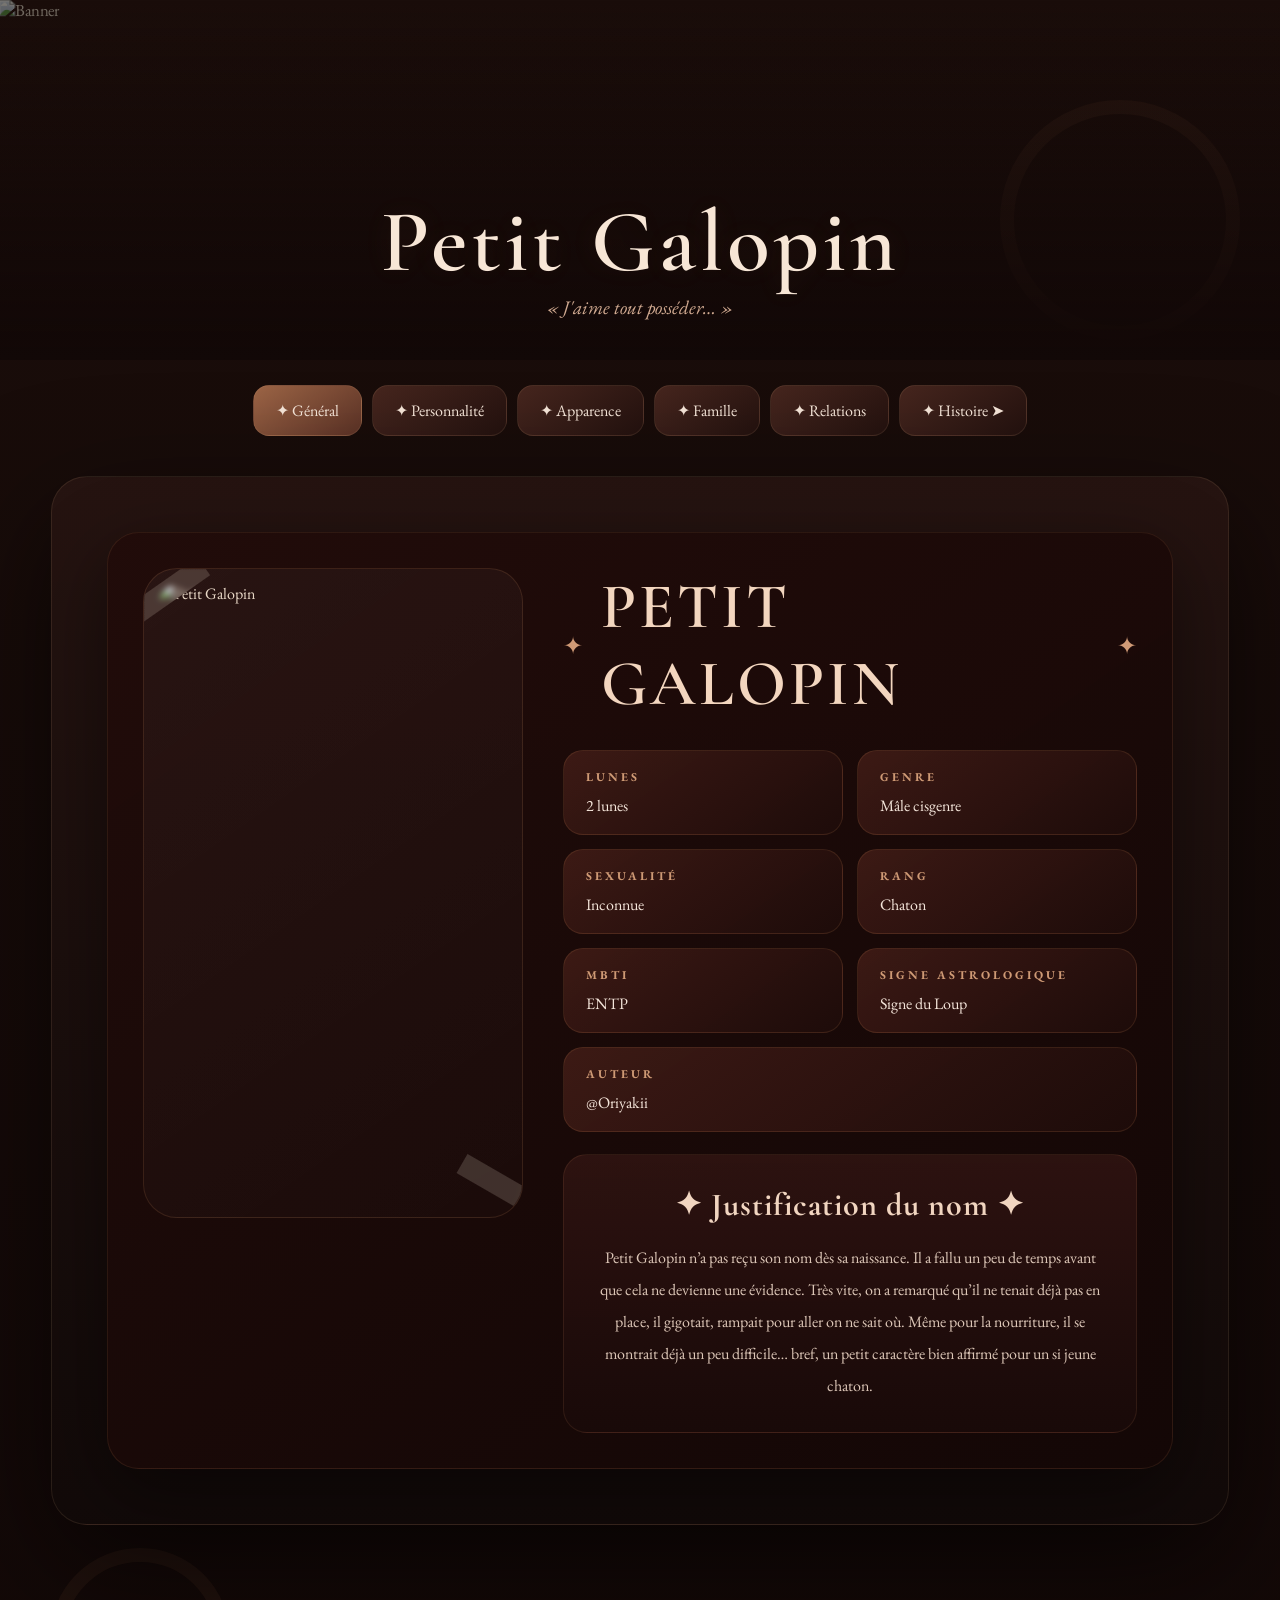
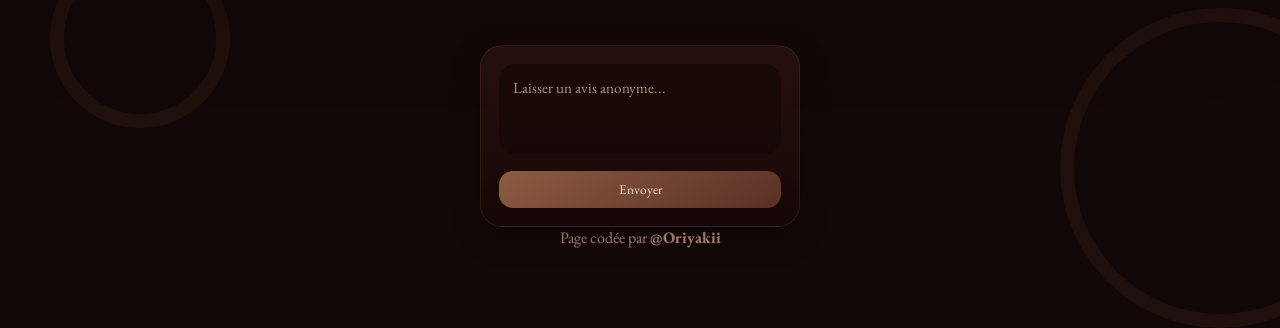
==== index.html @ 757eed69 "Add files via upload" ====
<!DOCTYPE html>
<html lang="fr">
<head>
<meta charset="UTF-8">
<meta name="viewport" content="width=device-width, initial-scale=1.0">

<title>Petit Galopin</title>

<link rel="stylesheet" href="style.css">

<!-- FONTS -->
<link rel="preconnect" href="https://fonts.googleapis.com">
<link href="https://fonts.googleapis.com/css2?family=Cormorant+Garamond:wght@300;400;500;600;700&family=EB+Garamond:wght@400;500;600&display=swap" rel="stylesheet">

</head>

<body>

<!-- ================= BACKGROUND ================= -->

<div class="grain"></div>

<div class="coffee coffee-1"></div>
<div class="coffee coffee-2"></div>
<div class="coffee coffee-3"></div>

<!-- ================= HERO ================= -->

<header class="hero">

    <img src="images/Yeux.png.gif" alt="Banner">

    <div class="hero-overlay"></div>

    <div class="hero-content">

        <h1>Petit Galopin</h1>

        <p>« J'aime tout posséder… »</p>

    </div>

</header>

<!-- ================= NAVIGATION ================= -->

<nav class="tabs">

    <button class="tab active" onclick="showTab('general', this)">
        ✦ Général
    </button>

    <button class="tab" onclick="showTab('personality', this)">
        ✦ Personnalité
    </button>

    <button class="tab" onclick="showTab('appearance', this)">
        ✦ Apparence
    </button>

    <button class="tab" onclick="showTab('family', this)">
        ✦ Famille
    </button>

    <button class="tab" onclick="showTab('relations', this)">
        ✦ Relations
    </button>

    <a href="histoire.html " class="tab">
    ✦ Histoire ➤
</a>

</nav>

<!-- ================= MAIN ================= -->

<main class="main-card">

<!-- ========================================================= -->
<!-- ==================== GENERAL ============================ -->
<!-- ========================================================= -->

<section id="general" class="tab-content active">

<div class="general-card">

    <!-- IMAGE -->

    <div class="left-side">

        <div class="portrait">

            <img src="Images/Profil.png" alt="Petit Galopin">

            <div class="tape tape1"></div>
            <div class="tape tape2"></div>

        </div>

    </div>

    <!-- RIGHT -->

    <div class="right-side">

        <!-- TITLE -->

        <div class="main-title">

            <span>✦</span>

            <h2>PETIT GALOPIN</h2>

            <span>✦</span>

        </div>

        <!-- INFOS -->

        <div class="infos">

            <div class="info">
                <h3>LUNES</h3>
                <p>2 lunes</p>
            </div>

            <div class="info">
                <h3>GENRE</h3>
                <p>Mâle cisgenre</p>
            </div>

            <div class="info">
                <h3>SEXUALITÉ</h3>
                <p>Inconnue</p>
            </div>

            <div class="info">
                <h3>RANG</h3>
                <p>Chaton</p>
            </div>

            <div class="info">
                <h3>MBTI</h3>
                <p>ENTP</p>
            </div>

            <div class="info">
                <h3>SIGNE ASTROLOGIQUE</h3>
                <p>Signe du Loup</p>
            </div>

            <div class="info full">
                <h3>AUTEUR</h3>
                <p>@Oriyakii</p>
            </div>

        </div>

        <!-- JUSTIFICATION -->

        <div class="justify-box">

            <h3>✦ Justification du nom ✦</h3>

            <p>
                Petit Galopin n’a pas reçu son nom dès sa naissance. 
                Il a fallu un peu de temps avant que cela ne devienne une évidence. 
                Très vite, on a remarqué qu’il ne tenait déjà pas en place, il gigotait,
                 rampait pour aller on ne sait où. Même pour la nourriture, 
                 il se montrait déjà un peu difficile… 
                bref, un petit caractère bien affirmé pour un si jeune chaton.
            </p>

        </div>

    </div>

</div>

</section>

<!-- ========================================================= -->
<!-- ================= PERSONALITY =========================== -->
<!-- ========================================================= -->

<section id="personality" class="tab-content">

<div class="psycho-container">

    <!-- TITLE -->

    <div class="psycho-title">

        <span>✦</span>

        <h2>Psychologie</h2>

        <span>✦</span>

    </div>

    <!-- MAIN -->

    <div class="psycho-layout">

        <!-- LEFT STATS -->

        <div class="psycho-column">

            <!-- Patience -->
            <div class="stat-card">

                <div class="stat-header">
                    <span>Patience</span>
                    <span>Impatience</span>
                </div>

                <div class="axis-bar">
                    <div class="axis-line"></div>
                    <div class="axis-point" style="left:80%;"></div>
                </div>

            </div>

            <!-- Douceur -->
            <div class="stat-card">

                <div class="stat-header">
                    <span>Douceur</span>
                    <span>Aggressivité</span>
                </div>

                <div class="axis-bar">
                    <div class="axis-line"></div>
                    <div class="axis-point" style="left:20%;"></div>
                </div>

            </div>

            <!-- Confiance -->
            <div class="stat-card">

                <div class="stat-header">
                    <span>Confiance</span>
                    <span>Méfiance</span>
                </div>

                <div class="axis-bar">
                    <div class="axis-line"></div>
                    <div class="axis-point" style="left:10%;"></div>
                </div>

            </div>

            <!-- Calme -->
            <div class="stat-card">

                <div class="stat-header">
                    <span>Calme</span>
                    <span>Bruyant</span>
                </div>

                <div class="axis-bar">
                    <div class="axis-line"></div>
                    <div class="axis-point" style="left:90%;"></div>
                </div>

            </div>

            <!-- Empathie -->
            <div class="stat-card">

                <div class="stat-header">
                    <span>Empathie</span>
                    <span>Indifférence</span>
                </div>

                <div class="axis-bar">
                    <div class="axis-line"></div>
                    <div class="axis-point" style="left:20%;"></div>
                </div>

            </div>

        </div>

        <!-- CENTER IMAGE -->

        <div class="psycho-image">

            <img src="Images/Automne.jpg" alt="Psychologie">

        </div>

        <!-- RIGHT STATS -->

        <div class="psycho-column">

            <!-- Loyauté -->
            <div class="stat-card">

                <div class="stat-header">
                    <span>Loyauté</span>
                    <span>Trahison</span>
                </div>

                <div class="axis-bar">
                    <div class="axis-line"></div>
                    <div class="axis-point" style="left:10%;"></div>
                </div>

            </div>

            <!-- Sociabilité -->
            <div class="stat-card">

                <div class="stat-header">
                    <span>Sociabilité</span>
                    <span>Solitude</span>
                </div>

                <div class="axis-bar">
                    <div class="axis-line"></div>
                    <div class="axis-point" style="left:10%;"></div>
                </div>

            </div>

            <!-- Curiosité -->
            <div class="stat-card">

                <div class="stat-header">
                    <span>Curiosité</span>
                    <span>Détachement</span>
                </div>

                <div class="axis-bar">
                    <div class="axis-line"></div>
                    <div class="axis-point" style="left:10%;"></div>
                </div>

            </div>

            <!-- Jalousie -->
            <div class="stat-card">

                <div class="stat-header">
                    <span>Jalousie</span>
                    <span>Lâcher prise</span>
                </div>

                <div class="axis-bar">
                    <div class="axis-line"></div>
                    <div class="axis-point" style="left:60%;"></div>
                </div>

            </div>

            <!-- Naïveté -->
            <div class="stat-card">

                <div class="stat-header">
                    <span>Naïveté</span>
                    <span>Lucidité</span>
                </div>

                <div class="axis-bar">
                    <div class="axis-line"></div>
                    <div class="axis-point" style="left:50%;"></div>
                </div>

            </div>

        </div>

    </div>

</div>

</section>
<!-- ========================================================= -->
<!-- ================= APPEARANCE ============================ -->
<!-- ========================================================= -->

<!-- ================= APPEARANCE ================= -->

<section id="appearance" class="tab-content">

<div class="appearance-container">

    <!-- TITLE -->

    <div class="appearance-title">

        <span>✦</span>

        <h2>Physique</h2>

        <span>✦</span>

    </div>

    <!-- MAIN LAYOUT -->

    <div class="appearance-layout">

        <!-- LEFT -->

        <div class="appearance-left">

            <!-- IMAGE -->

            <div class="appearance-image">

                <img src="Images/Reference.png" alt="Apparence de Petit Galopin">

            </div>

            <!-- PALETTE -->

            <div class="palette-box">

                <div class="color color1"></div>
                <div class="color color2"></div>
                <div class="color color3"></div>
                <div class="color color4"></div>
                <div class="color color5"></div>

            </div>

        </div>

        <!-- RIGHT -->

        <div class="appearance-right">

            <!-- DESCRIPTION -->

            <div class="appearance-text">

                <h3>Description</h3>

                <p>
                    Petit Galopin est un adorable chaton Chocolate Point Sépia. 
                    Pour l’instant, sa couleur reste très claire, car il n’a pas encore développé son pelage définitif. 
                    Son poil duveteux et mi-long le rend tout doux.   Il mesure seulement 10 cm de haut pour environ 500 g,
                     et ses yeux bleus-gris illuminent son visage petit visage.

                </p>

            </div>

            <!-- BONUS -->

            <div class="bonus-box">

                <div class="bonus-title">

                    <span>✦</span>

                    <h3>Trivia</h3>

                    <span>✦</span>

                </div>

                <ul>

                    <li>Galopin a la queue dénuée de poils.</li>

                    <li>
                        Galopin possède des traits durs,
                        son visage est souvent jugé malveillant.
                    </li>

                    <li>
                        Ses yeux donnent l'impression qu'il a du malice dans le regard.
                    </li>

                    <li>
                        Son pelage est toiletté vers l'arrière.
                    </li>

                </ul>

            </div>

        </div>

    </div>

</div>

</section>
<!-- ========================================================= -->
<!-- ================= FAMILY ================================ -->
<!-- ========================================================= -->

<!-- ================= FAMILY ================= -->

<section id="family" class="tab-content">

<div class="family-container">

    <!-- TITLE -->

    <div class="family-title">

        <span>✦</span>

        <h2>Relations familiales</h2>

        <span>✦</span>

    </div>

    <!-- ================= MEMBER 1 ================= -->

    <div class="family-card">

        <!-- IMAGE -->

        <div class="family-image">

            <img src="Images/framboisier.png" alt="Étoile de Framboisier">

            <div class="art-credit">
    Dessin par @.Araxia
</div>

        </div>

        <!-- TEXT -->

        <div class="family-content">

            <div class="family-name">

                <h3>Étoile de Framboisier</h3>

                <div class="small-divider"></div>

            </div>

            <p>
                Étoile de Framboisier est la figure paternelle de Galopin.
                 D’un naturel pacifique et bienveillant, il occupe une place essentielle dans
                  la vie de Petit Galopin. C’est sans doute de lui que Galopin tiendra plus tard 
                  son éloquence et son charisme.
            </p>

        </div>

    </div>

    <!-- ================= MEMBER 2 ================= -->

    <div class="family-card reverse">

        <!-- IMAGE -->

        <div class="family-image">

            <img src="Images/Courlis.png" alt="Petit Courlis">

        </div>

        <!-- TEXT -->

        <div class="family-content">

            <div class="family-name">

                <h3>Petit Courlis</h3>

                <div class="small-divider"></div>

            </div>

            <p>
                Petit Courlis, quant à lui, est le frère de Petit Galopin. Là où Galopin aime simplement plaisanter et faire des farces, 
                Petit Courlis se montre bien plus cruel et provocateur. 
                Malgré tout, il adore profondément son frère. C’est probablement auprès de lui que Galopin développera plus
                 tard certains de ses comportements les plus douteux.
            </p>

        </div>

    </div>

</div>

</section>

<!-- ========================================================= -->
<!-- ================= RELATIONS ============================= -->
<!-- ========================================================= -->

<section id="relations" class="tab-content">

<div class="simple-block">

    <span class="section-tag">Relations</span>

    <h2>En cours...</h2>

</div>

</section>

</main>

<!-- ========================================================= -->
<!-- ================= AVIS SUR GALOPIN ============================= -->
<!-- ========================================================= -->



<div class="mini-feedback">

    <form action="https://api.web3forms.com/submit" method="POST">

        <input
        type="hidden"
        name="access_key"
        value="VOTRE_CLE">

        <input
        type="hidden"
        name="subject"
        value="Avis OC">

        <textarea
        name="message"
        placeholder="Laisser un avis anonyme..."
        required></textarea>

        <button type="submit">
            Envoyer
        </button>

    </form>

</div>



<!-- ================= FOOTER ================= -->

<footer class="footer">

    <p>Page codée par <strong>@Oriyakii</strong></p>

</footer>

<!-- ================= SCRIPT ================= -->

<script>

function showTab(id, btn){

    document.querySelectorAll('.tab-content')
    .forEach(el => el.classList.remove('active'));

    document.querySelectorAll('.tab')
    .forEach(el => el.classList.remove('active'));

    document.getElementById(id)
    .classList.add('active');

    btn.classList.add('active');
}

</script>

</body>
</html>
---- style.css ----
/* ================================================= */
/* ================= RESET ========================= */
/* ================================================= */
html,
body{

    background:#120807;

    min-height:100%;
}

*{
    margin:0;
    padding:0;
    box-sizing:border-box;
}

body{

    background:
    linear-gradient(
        to bottom,
        #1a0d0a,
        #120807
    );

    color:#f4e4d7;

    font-family:"EB Garamond", serif;

    overflow-x:hidden;

    position:relative;
}

/* ================================================= */
/* ================= BACKGROUND ==================== */
/* ================================================= */

.grain{

    position:fixed;
    inset:0;

    pointer-events:none;

    opacity:0.06;

    background-image:
    url("https://www.transparenttextures.com/patterns/asfalt-light.png");
}

/* coffee stains */

.coffee{

    position:absolute;

    border-radius:50%;

    border:14px solid rgba(181,120,80,0.08);
}

.coffee-1{
    width:240px;
    height:240px;

    top:100px;
    right:40px;
}

.coffee-2{
    width:180px;
    height:180px;

    bottom:120px;
    left:50px;
}

.coffee-3{
    width:320px;
    height:320px;

    bottom:-80px;
    right:-100px;
}

/* ================================================= */
/* ================= HERO ========================== */
/* ================================================= */

.hero{

    height:360px;

    position:relative;

    overflow:hidden;
}

.hero img{

    width:100%;
    height:100%;

    object-fit:cover;

    filter:
    brightness(0.45)
    sepia(0.2)
    saturate(0.9);

    transform:scale(1.05);
}

.hero-overlay{

    position:absolute;
    inset:0;

    background:
    linear-gradient(
        to bottom,
        transparent,
        #120807
    );
}

.hero-content{

    position:absolute;

    bottom:40px;
    left:50%;

    transform:translateX(-50%);

    text-align:center;
}

.hero-content h1{

    font-family:"Cormorant Garamond", serif;

    font-size:5.5rem;

    font-weight:600;

    letter-spacing:4px;

    color:#f7e6d6;

    text-shadow:
    0 0 30px rgba(255,180,120,0.08);
}

.hero-content p{

    color:#d2ab92;

    font-style:italic;

    font-size:1.2rem;
}

/* ================================================= */
/* ================= TABS ========================== */
/* ================================================= */

.tabs{

    display:flex;

    justify-content:center;

    gap:10px;

    flex-wrap:wrap;

    margin-top:25px;
}

.tab{

    padding:14px 22px;

    border:none;

    cursor:pointer;

    border-radius:16px;

    font-family:"EB Garamond", serif;

    font-size:1rem;

    color:#f4e4d7;

    background:
    linear-gradient(
        145deg,
        rgba(73,40,32,0.95),
        rgba(36,18,15,0.95)
    );

    border:1px solid rgba(214,168,132,0.12);

    transition:0.35s;
}

.tab:hover{

    transform:translateY(-3px);

    box-shadow:
    0 10px 25px rgba(0,0,0,0.35);
}

.tab.active{

    background:
    linear-gradient(
        145deg,
        #9d6546,
        #5a3125
    );
}

/* ================================================= */
/* ================= MAIN CARD ===================== */
/* ================================================= */

.main-card{

    width:min(1300px, 92%);

    margin:40px auto 120px;

    padding:55px;

    border-radius:36px;

    position:relative;

    background:
    linear-gradient(
        to bottom,
        rgba(38,20,17,0.96),
        rgba(18,10,9,0.98)
    );

    border:1px solid rgba(214,168,132,0.12);

    box-shadow:
    0 40px 120px rgba(0,0,0,0.55);
}

/* =========================================
   GENERAL
========================================= */

.general-card{

    display:flex;

    gap:40px;

    align-items:flex-start;

    padding:35px;

    border-radius:32px;

    background:
    linear-gradient(
        145deg,
        rgba(33,12,10,0.97),
        rgba(20,7,6,0.98)
    );

    border:1px solid rgba(214,140,89,0.12);

    box-shadow:
    0 25px 80px rgba(0,0,0,0.45);
}

/* ================= LEFT ================= */

.left-side{

    width:380px;

    flex-shrink:0;

    display:flex;
    align-items:stretch;
}

.portrait{

    position:relative;

    width:100%;
    height:100%;

    padding:14px;

    border-radius:34px;

    background:
    linear-gradient(
        145deg,
        rgba(255,255,255,0.04),
        rgba(255,255,255,0.01)
    );

    border:1px solid rgba(214,140,89,0.15);

    overflow:hidden;
}

.portrait img{

    width:100%;
    height:100%;

    min-height:620px;

    display:block;

    object-fit:cover;

    border-radius:24px;

    filter:
    sepia(0.12)
    brightness(0.92);
}

/* tape */

.tape{

    position:absolute;

    width:90px;
    height:22px;

    background:rgba(255,240,220,0.16);

    backdrop-filter:blur(3px);
}

.tape1{

    top:12px;
    left:-22px;

    transform:rotate(-35deg);
}

.tape2{

    bottom:20px;
    right:-24px;

    transform:rotate(30deg);
}

/* ================= RIGHT ================= */

.right-side{

    flex:1;
}

/* title */

.main-title{

    display:flex;

    align-items:center;

    justify-content:center;

    gap:18px;

    margin-bottom:28px;
}

.main-title h2{

    font-family:"Cormorant Garamond", serif;

    font-size:4rem;

    font-weight:600;

    letter-spacing:3px;

    color:#f3d6bf;
}

.main-title span{

    color:#d09a76;

    font-size:1.5rem;
}

/* infos */

.infos{

    display:grid;

    grid-template-columns:
    repeat(2, 1fr);

    gap:14px;

    margin-bottom:22px;
}

.info{

    padding:18px 22px;

    border-radius:20px;

    background:
    linear-gradient(
        145deg,
        rgba(65,28,23,0.88),
        rgba(30,12,10,0.95)
    );

    border:1px solid rgba(214,140,89,0.14);

    transition:0.3s;
}

.info:hover{

    transform:translateY(-3px);

    border-color:
    rgba(214,140,89,0.28);
}

.info h3{

    font-size:0.75rem;

    letter-spacing:0.25em;

    margin-bottom:10px;

    color:#cf9a75;
}

.info p{

    color:#f4e5da;

    font-size:1rem;
}

.full{

    grid-column:1 / -1;
}

/* justification */

.justify-box{

    .justify-box{

    max-width:720px;

    margin:auto;
}

    padding:30px;

    border-radius:24px;

    background:
    linear-gradient(
        to bottom,
        rgba(48,20,18,0.88),
        rgba(25,10,9,0.95)
    );

    border:1px solid rgba(214,140,89,0.12);

    text-align:center;
}

.justify-box h3{

    font-family:"Cormorant Garamond", serif;

    font-size:2rem;

    margin-bottom:18px;

    color:#f1d5c0;

    letter-spacing:1px;
}

.justify-box p{

    line-height:2;

    color:#dcc6b7;
}

/* =========================================
   RESPONSIVE
========================================= */

@media(max-width:950px){

    .general-card{

        flex-direction:column;
    }

    .left-side{

        width:100%;
    }

    .infos{

        grid-template-columns:1fr;
    }

    .main-title h2{

        font-size:2.8rem;
    }
}

/* ================================================= */
/* ================= OTHER TABS ==================== */
/* ================================================= */

.simple-block{

    padding:40px;

    border-radius:26px;

    background:
    linear-gradient(
        to bottom,
        rgba(50,28,24,0.82),
        rgba(20,10,9,0.95)
    );

    border:1px solid rgba(214,168,132,0.12);
}

.section-tag{

    text-transform:uppercase;

    letter-spacing:0.25em;

    font-size:0.8rem;

    color:#c8926f;
}

.simple-block h2{

    margin:15px 0;

    font-family:"Cormorant Garamond", serif;

    font-size:3rem;

    color:#f2d7c1;
}

.simple-block p{

    color:#dbc7ba;

    line-height:2;
}

/* ================================================= */
/* ================= TAB SYSTEM ==================== */
/* ================================================= */

.tab-content{

    display:none;
}

.tab-content.active{

    display:block;

    animation:fade 0.5s ease;
}

@keyframes fade{

    from{
        opacity:0;
        transform:translateY(10px);
    }

    to{
        opacity:1;
        transform:translateY(0);
    }
}

/* ================================================= */
/* ================= FOOTER ======================== */
/* ================================================= */

.footer{

    text-align:center;

    margin-bottom:40px;

    color:#9f7b68;
}

/* ================================================= */
/* ================= RESPONSIVE ==================== */
/* ================================================= */

@media(max-width:950px){

    .general-layout{

        flex-direction:column;
    }

    .portrait-frame{

        width:100%;
    }

    .infos-grid{

        grid-template-columns:1fr;
    }

    .general-title h2{

        font-size:3rem;
    }

    .hero-content h1{

        font-size:3.8rem;
    }

    .main-card{

        padding:30px;
    }
}

/* =========================================
   PERSONALITY / PSYCHOLOGY
========================================= */

.psycho-container{

    padding:45px;

    border-radius:34px;

    background:
    linear-gradient(
        to bottom,
        rgba(30,12,10,0.96),
        rgba(16,7,6,0.98)
    );

    border:1px solid rgba(214,140,89,0.12);
}

/* ================= TITLE ================= */

.psycho-title{

    display:flex;

    align-items:center;

    justify-content:center;

    gap:18px;

    margin-bottom:45px;
}

.psycho-title h2{

    font-family:"Cormorant Garamond", serif;

    font-size:4rem;

    letter-spacing:3px;

    color:#f1d8c4;

    position:relative;
}

/* dotted underline */

.psycho-title h2::after{

    content:"";

    position:absolute;

    left:50%;
    bottom:-10px;

    transform:translateX(-50%);

    width:85%;

    border-bottom:
    2px dashed rgba(214,140,89,0.45);
}

.psycho-title span{

    color:#d39a74;

    font-size:1.5rem;
}

/* ================= LAYOUT ================= */

.psycho-layout{

    display:grid;

    grid-template-columns:
    1fr 300px 1fr;

    gap:30px;

    align-items:center;
}

/* ================= IMAGE ================= */

.psycho-image{

    height:720px;

    border-radius:28px;

    padding:12px;

    background:
    linear-gradient(
        145deg,
        rgba(255,255,255,0.04),
        rgba(255,255,255,0.01)
    );

    border:1px solid rgba(214,140,89,0.14);

    overflow:hidden;
}

.psycho-image img{

    width:100%;
    height:100%;

    object-fit:cover;

    border-radius:20px;

    filter:
    sepia(0.12)
    brightness(0.92);
}

/* ================= COLUMNS ================= */

.psycho-column{

    display:flex;

    flex-direction:column;

    gap:18px;
}

/* ================= CARD ================= */

.stat-card{

    padding:18px 20px;

    border-radius:22px;

    background:
    linear-gradient(
        145deg,
        rgba(60,28,23,0.88),
        rgba(28,12,10,0.95)
    );

    border:1px solid rgba(214,140,89,0.12);
}

/* header */

.stat-header{

    display:flex;

    justify-content:space-between;

    margin-bottom:12px;

    font-size:0.85rem;

    letter-spacing:0.12em;

    color:#e1c0aa;

    text-transform:uppercase;
}

/* bar */

.bar{

    width:100%;

    height:12px;

    border-radius:999px;

    overflow:hidden;

    background:
    rgba(15,5,4,0.55);

    border:
    1px solid rgba(214,140,89,0.10);
}

.fill{

    height:100%;

    border-radius:999px;

    background:
    linear-gradient(
        to right,
        #c88c66,
        #e1b08e
    );

    box-shadow:
    0 0 12px rgba(255,180,120,0.18);
}

/* =========================================
   RESPONSIVE
========================================= */

@media(max-width:1100px){

    .psycho-layout{

        grid-template-columns:1fr;
    }

    .psycho-image{

        height:500px;
    }

    .psycho-title h2{

        font-size:3rem;
    }
}

/* =========================================
   APPEARANCE
========================================= */

.appearance-container{

    padding:45px;

    border-radius:34px;

    background:
    linear-gradient(
        to bottom,
        rgba(30,12,10,0.96),
        rgba(16,7,6,0.98)
    );

    border:1px solid rgba(214,140,89,0.12);
}

/* ================= TITLE ================= */

.appearance-title{

    display:flex;

    align-items:center;

    justify-content:center;

    gap:18px;

    margin-bottom:45px;
}

.appearance-title h2{

    font-family:"Cormorant Garamond", serif;

    font-size:4rem;

    letter-spacing:3px;

    color:#f1d8c4;

    position:relative;
}

.appearance-title h2::after{

    content:"";

    position:absolute;

    left:50%;
    bottom:-10px;

    transform:translateX(-50%);

    width:85%;

    border-bottom:
    2px dashed rgba(214,140,89,0.45);
}

.appearance-title span{

    color:#d39a74;

    font-size:1.5rem;
}

/* ================= LAYOUT ================= */

.appearance-layout{

    display:grid;

    grid-template-columns:
    420px 1fr;

    gap:35px;

    align-items:flex-start;
}

/* ================= IMAGE ================= */

.appearance-image{

    padding:12px;

    border-radius:28px;

    background:
    linear-gradient(
        145deg,
        rgba(255,255,255,0.04),
        rgba(255,255,255,0.01)
    );

    border:1px solid rgba(214,140,89,0.14);

    overflow:hidden;

    margin-bottom:18px;
}

.appearance-image img{

    width:100%;

    display:block;

    border-radius:20px;

    object-fit:cover;

    filter:
    sepia(0.12)
    brightness(0.92);
}

/* ================= PALETTE ================= */

.palette-box{

    display:flex;

    gap:10px;
}

.color{

    flex:1;

    height:38px;

    border-radius:14px;

    border:1px solid rgba(255,255,255,0.08);
}

/* custom colors */

.color1{
    background:#3c241d;
}

.color2{
    background:#684134;
}

.color3{
    background:#9b7057;
}

.color4{
    background:#d2af92;
}

.color5{
    background:#f0d9c4;
}

/* ================= RIGHT ================= */

.appearance-right{

    display:flex;

    flex-direction:column;

    gap:24px;
}

/* description */

.appearance-text{

    padding:30px;

    border-radius:26px;

    background:
    linear-gradient(
        145deg,
        rgba(60,28,23,0.88),
        rgba(28,12,10,0.95)
    );

    border:1px solid rgba(214,140,89,0.12);
}

.appearance-text h3{

    font-family:"Cormorant Garamond", serif;

    font-size:2.1rem;

    margin-bottom:15px;

    color:#f1d8c4;
}

.appearance-text p{

    line-height:2;

    color:#dbc7ba;
}

/* ================= BONUS ================= */

.bonus-box{

    padding:30px;

    border-radius:26px;

    background:
    linear-gradient(
        to bottom,
        rgba(42,18,15,0.92),
        rgba(22,8,7,0.96)
    );

    border:1px solid rgba(214,140,89,0.12);
}

/* title */

.bonus-title{

    display:flex;

    align-items:center;

    justify-content:center;

    gap:14px;

    margin-bottom:22px;
}

.bonus-title h3{

    font-family:"Cormorant Garamond", serif;

    font-size:2rem;

    color:#f1d8c4;
}

.bonus-title span{

    color:#d39a74;
}

/* list */

.bonus-box ul{

    display:flex;

    flex-direction:column;

    gap:16px;

    padding-left:18px;
}

.bonus-box li{

    line-height:1.9;

    color:#dbc7ba;
}

/* =========================================
   RESPONSIVE
========================================= */

@media(max-width:1100px){

    .appearance-layout{

        grid-template-columns:1fr;
    }

    .appearance-title h2{

        font-size:3rem;
    }
}

/* =========================================
   FAMILY
========================================= */

.family-container{

    padding:45px;

    border-radius:34px;

    background:
    linear-gradient(
        to bottom,
        rgba(30,12,10,0.96),
        rgba(16,7,6,0.98)
    );

    border:1px solid rgba(214,140,89,0.12);
}

/* ================= TITLE ================= */

.family-title{

    display:flex;

    align-items:center;

    justify-content:center;

    gap:18px;

    margin-bottom:45px;
}

.family-title h2{

    font-family:"Cormorant Garamond", serif;

    font-size:4rem;

    letter-spacing:3px;

    color:#f1d8c4;

    position:relative;
}

.family-title h2::after{

    content:"";

    position:absolute;

    left:50%;
    bottom:-10px;

    transform:translateX(-50%);

    width:85%;

    border-bottom:
    2px dashed rgba(214,140,89,0.45);
}

.family-title span{

    color:#d39a74;

    font-size:1.5rem;
}

/* ================= CARD ================= */

.family-card{

    display:grid;

    grid-template-columns:
    260px 1fr;

    gap:30px;

    align-items:center;

    margin-bottom:35px;

    padding:26px;

    border-radius:30px;

    background:
    linear-gradient(
        145deg,
        rgba(58,26,22,0.90),
        rgba(24,10,9,0.96)
    );

    border:1px solid rgba(214,140,89,0.12);

    transition:0.35s;
}

.family-card:hover{

    transform:translateY(-4px);

    border-color:
    rgba(214,140,89,0.25);

    box-shadow:
    0 18px 35px rgba(0,0,0,0.28);
}

/* reverse layout */

.reverse{

    grid-template-columns:
    1fr 260px;
}

.reverse .family-image{

    order:2;
}

.reverse .family-content{

    order:1;
}

/* ================= IMAGE ================= */

.family-image{

    padding:10px;

    border-radius:24px;

    background:
    linear-gradient(
        145deg,
        rgba(255,255,255,0.04),
        rgba(255,255,255,0.01)
    );

    border:1px solid rgba(214,140,89,0.12);

    overflow:hidden;
}

.family-image img{

    width:100%;

    height:320px;

    object-fit:cover;

    display:block;

    border-radius:18px;

    filter:
    sepia(0.10)
    brightness(0.94);
}

/* ================= CONTENT ================= */

.family-content{

    display:flex;

    flex-direction:column;

    justify-content:center;
}

/* name */

.family-name{

    margin-bottom:18px;
}

.family-name h3{

    font-family:"Cormorant Garamond", serif;

    font-size:2.5rem;

    color:#f1d8c4;

    margin-bottom:10px;
}

/* divider */

.small-divider{

    width:180px;
    height:1px;

    background:
    repeating-linear-gradient(
        to right,
        rgba(214,140,89,0.6),
        rgba(214,140,89,0.6) 8px,
        transparent 8px,
        transparent 16px
    );
}

/* text */

.family-content p{

    line-height:2;

    color:#dbc7ba;

    font-size:1.02rem;
}

/* =========================================
   RESPONSIVE
========================================= */

@media(max-width:1000px){

    .family-card,
    .reverse{

        grid-template-columns:1fr;
    }

    .reverse .family-image,
    .reverse .family-content{

        order:unset;
    }

    .family-title h2{

        font-size:3rem;
    }

    .family-image img{

        height:450px;
    }
}

/* =========================================
   AXIS BAR
========================================= */

.axis-bar{

    position:relative;

    width:100%;
    height:26px;

    display:flex;

    align-items:center;
}

/* ligne */

.axis-line{

    width:100%;
    height:4px;

    border-radius:999px;

    background:
    linear-gradient(
        to right,
        #8e5a44,
        #d7ab8c,
        #8e5a44
    );

    opacity:0.85;

    position:relative;
}

/* trait du milieu */

.axis-line::after{

    content:"";

    position:absolute;

    left:50%;
    top:50%;

    transform:
    translate(-50%, -50%);

    width:2px;
    height:18px;

    background:
    rgba(255,230,210,0.75);

    border-radius:999px;

    box-shadow:
    0 0 8px rgba(255,210,180,0.25);
}

/* point */

.axis-point{

    position:absolute;

    top:50%;

    transform:
    translate(-50%, -50%);

    width:18px;
    height:18px;

    border-radius:50%;

    background:
    radial-gradient(
        circle at 30% 30%,
        #ffe5d2,
        #c88c66
    );

    border:
    2px solid rgba(255,240,230,0.5);

    box-shadow:
    0 0 12px rgba(255,180,120,0.35);
}

.axis-line{

    width:100%;
    height:4px;

    border-radius:999px;

    background:
    linear-gradient(
        to right,
        #8b6d5c 0%,
        #d9c1af 50%,
        #7a3e32 100%
    );
}

.mini-feedback{

    margin-top:40px;

    display:flex;

    justify-content:center;
}

.mini-feedback form{

    width:320px;

    padding:18px;

    border-radius:22px;

    background:
    linear-gradient(
        to bottom,
        rgba(42,18,15,0.92),
        rgba(22,8,7,0.96)
    );

    border:1px solid rgba(214,140,89,0.12);

    box-shadow:
    0 10px 30px rgba(0,0,0,0.25);
}

.mini-feedback textarea{

    width:100%;

    height:90px;

    resize:none;

    padding:14px;

    border:none;

    border-radius:16px;

    background:
    rgba(15,5,4,0.45);

    color:#f4e4d7;

    font-family:"EB Garamond", serif;

    font-size:0.95rem;

    outline:none;
}

.mini-feedback textarea::placeholder{

    color:#b7927b;
}

.mini-feedback button{

    width:100%;

    margin-top:12px;

    padding:10px;

    border:none;

    border-radius:14px;

    cursor:pointer;

    color:#f4e4d7;

    font-family:"EB Garamond", serif;

    background:
    linear-gradient(
        145deg,
        #8d5b42,
        #5a3125
    );

    transition:0.25s;
}

.mini-feedback button:hover{

    transform:translateY(-2px);
}

.art-credit{

    margin-top:12px;

    padding-right:4px;

    text-align:right;

    font-size:0.72rem;

    color:rgba(214,140,89,0.58);

    letter-spacing:0.12em;

    text-transform:uppercase;
}

.tabs a{

    text-decoration:none;

    color:#f4e4d7;
}

/* lien visité */

.tabs a:visited{

    color:#f4e4d7;
}

/* hover */

.tabs a:hover{

    color:#f4e4d7;
}

/* =========================================
   SMOOTH SCROLL
========================================= */

html{

    scroll-behavior:smooth;
}

/* =========================================
   HERO
========================================= */

.story-hero{

    position:relative;

    height:420px;

    overflow:hidden;
}

.story-hero img{

    width:100%;
    height:100%;

    object-fit:cover;

    filter:
    brightness(0.42)
    sepia(0.18);
}

.story-overlay{

    position:absolute;
    inset:0;

    background:
    linear-gradient(
        to bottom,
        transparent,
        #120807
    );
}

.story-hero-content{

    position:absolute;

    left:50%;
    bottom:55px;

    transform:translateX(-50%);

    text-align:center;
}

.story-hero-content p{

    color:#d6ab90;

    font-style:italic;

    margin-bottom:10px;

    letter-spacing:0.12em;
}

.story-hero-content h1{

    font-family:"Cormorant Garamond", serif;

    font-size:5.5rem;

    letter-spacing:6px;

    color:#f3d6bf;
}

/* =========================================
   MAIN CONTAINER
========================================= */

.story-container{

    width:min(950px, 92%);

    margin:auto;

    padding:70px 0 140px;
}

/* =========================================
   SUMMARY
========================================= */

.story-summary{

    margin-bottom:100px;

    text-align:center;
}

.story-small-title{

    display:block;

    margin-bottom:24px;

    font-size:0.75rem;

    letter-spacing:0.35em;

    color:#c8926f;
}

.summary-box{

    display:flex;

    justify-content:center;
}

.summary-link{

    display:flex;

    align-items:center;

    gap:16px;

    padding:18px 26px;

    border-radius:22px;

    text-decoration:none;

    color:#f4e4d7;

    font-size:1.1rem;

    background:
    linear-gradient(
        145deg,
        rgba(58,26,22,0.90),
        rgba(24,10,9,0.96)
    );

    border:1px solid rgba(214,140,89,0.12);

    transition:0.3s;
}

.summary-link span{

    font-family:"Cormorant Garamond", serif;

    font-size:1.7rem;

    color:#d9ab89;
}

.summary-link:hover{

    transform:translateY(-4px);

    border-color:
    rgba(214,140,89,0.28);

    box-shadow:
    0 14px 30px rgba(0,0,0,0.28);
}

/* =========================================
   CHAPTER
========================================= */

.story-section{

    margin-bottom:100px;
}

.chapter-header{

    display:flex;

    align-items:center;

    gap:22px;

    margin-bottom:30px;
}

.chapter-number{

    font-family:"Cormorant Garamond", serif;

    font-size:4rem;

    color:rgba(214,140,89,0.32);
}

.chapter-header h2{

    font-family:"Cormorant Garamond", serif;

    font-size:3.2rem;

    color:#f1d8c4;

    letter-spacing:2px;
}

/* =========================================
   TEXT BOX
========================================= */

.story-text-box{

    padding:40px;

    border-radius:30px;

    background:
    linear-gradient(
        to bottom,
        rgba(48,20,18,0.88),
        rgba(25,10,9,0.95)
    );

    border:1px solid rgba(214,140,89,0.12);

    margin-bottom:35px;
}

.story-text-box p{

    line-height:2.15;

    color:#dbc7ba;

    font-size:1.05rem;

    margin-bottom:24px;
}

.story-text-box p:last-child{

    margin-bottom:0;
}

/* =========================================
   IMAGE
========================================= */

.story-image{

    padding:12px;

    border-radius:28px;

    background:
    linear-gradient(
        145deg,
        rgba(255,255,255,0.04),
        rgba(255,255,255,0.01)
    );

    border:1px solid rgba(214,140,89,0.14);

    overflow:hidden;
}

.story-image img{

    width:100%;

    max-height:700px;

    object-fit:cover;

    display:block;

    border-radius:20px;

    filter:
    sepia(0.08)
    brightness(0.95);
}

/* =========================================
   ART CREDIT
========================================= */

.art-credit{

    margin-top:12px;

    text-align:right;

    font-size:0.72rem;

    color:rgba(214,140,89,0.58);

    letter-spacing:0.12em;

    text-transform:uppercase;
}

/* =========================================
   DIVIDER
========================================= */

.story-divider{

    width:100%;

    height:1px;

    margin:90px 0;

    background:
    repeating-linear-gradient(
        to right,
        rgba(214,140,89,0.5),
        rgba(214,140,89,0.5) 8px,
        transparent 8px,
        transparent 18px
    );
}

/* =========================================
   RESPONSIVE
========================================= */

@media(max-width:900px){

    .story-hero{

        height:320px;
    }

    .story-hero-content h1{

        font-size:3.5rem;
    }

    .chapter-header{

        flex-direction:column;

        align-items:flex-start;

        gap:4px;
    }

    .chapter-number{

        font-size:3rem;
    }

    .chapter-header h2{

        font-size:2.4rem;
    }

    .story-text-box{

        padding:28px;
    }

    .story-text-box p{

        line-height:2;

        font-size:1rem;
    }
}

@media(max-width:600px){

    .story-hero-content h1{

        font-size:2.8rem;

        letter-spacing:4px;
    }

    .story-container{

        width:92%;
    }

    .summary-link{

        width:100%;

        justify-content:center;
    }

    .chapter-header h2{

        font-size:2rem;
    }

    .story-text-box{

        padding:24px 22px;
    }
}
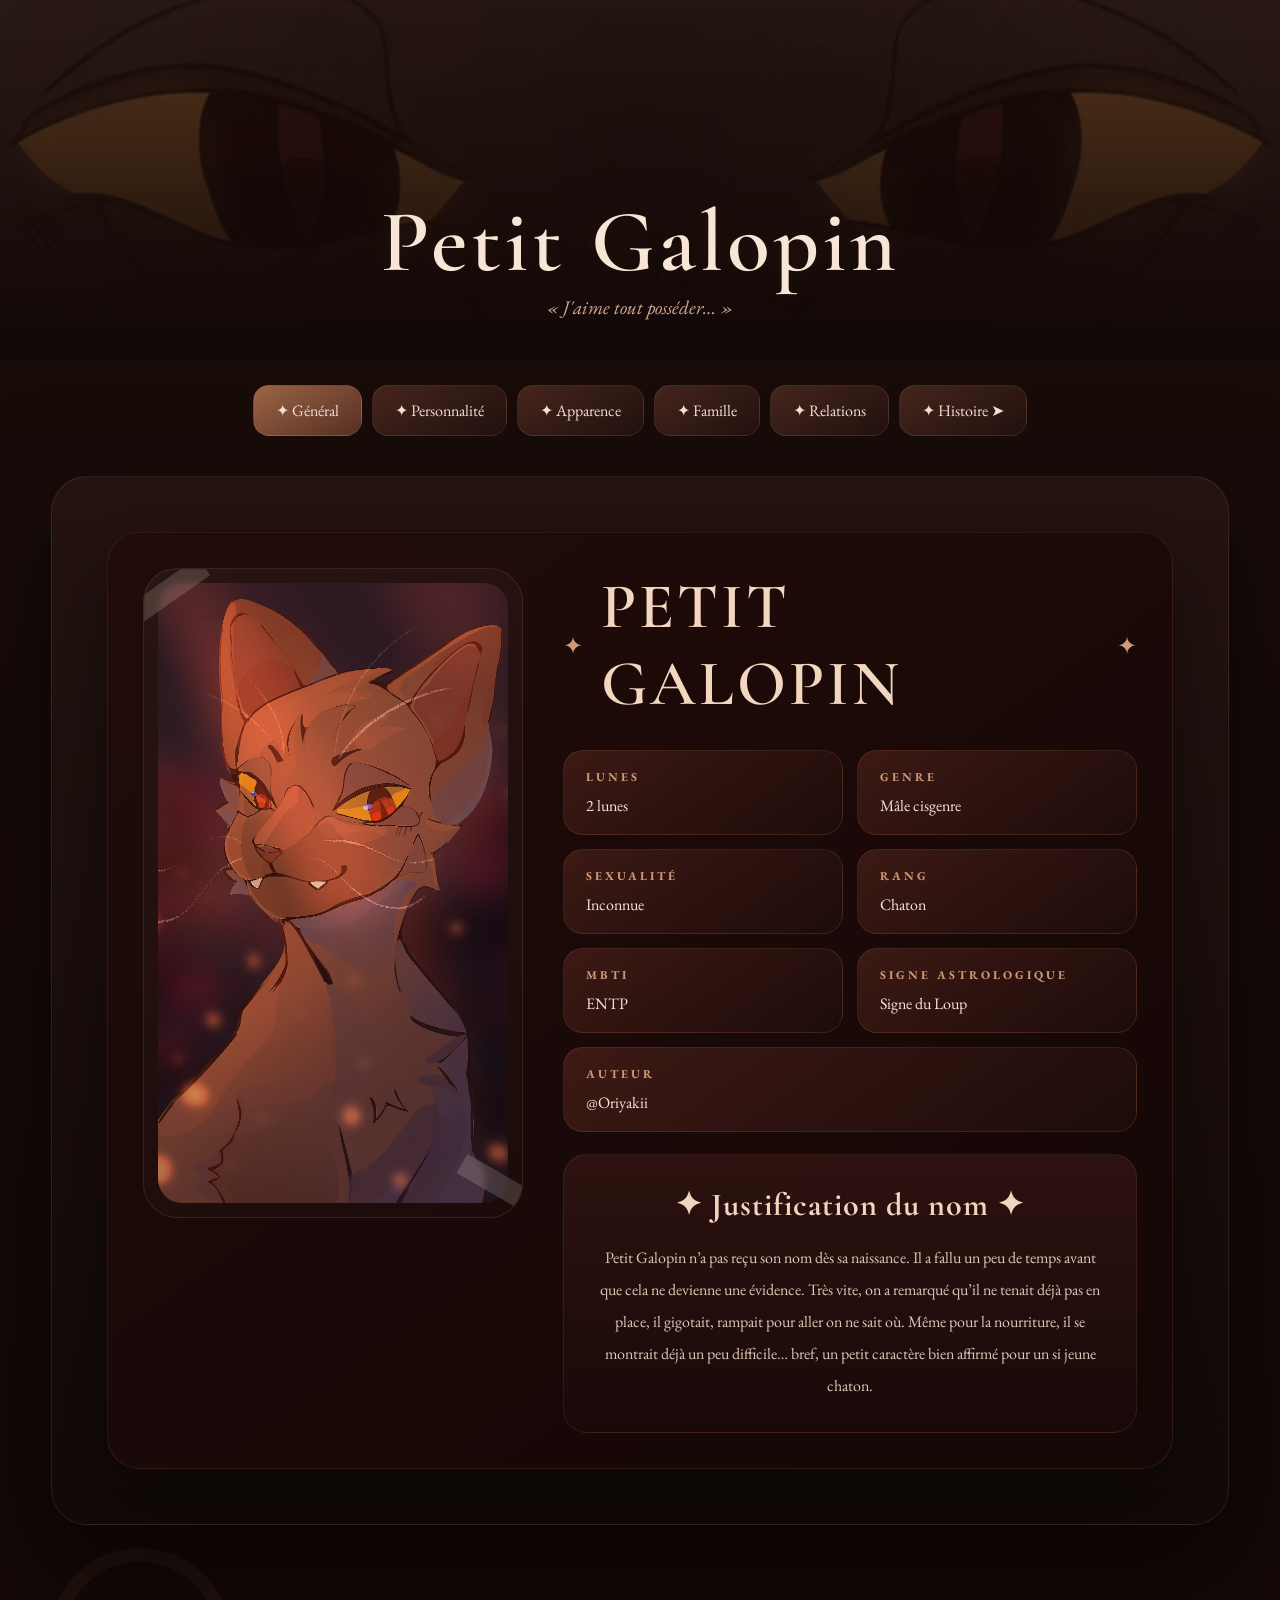
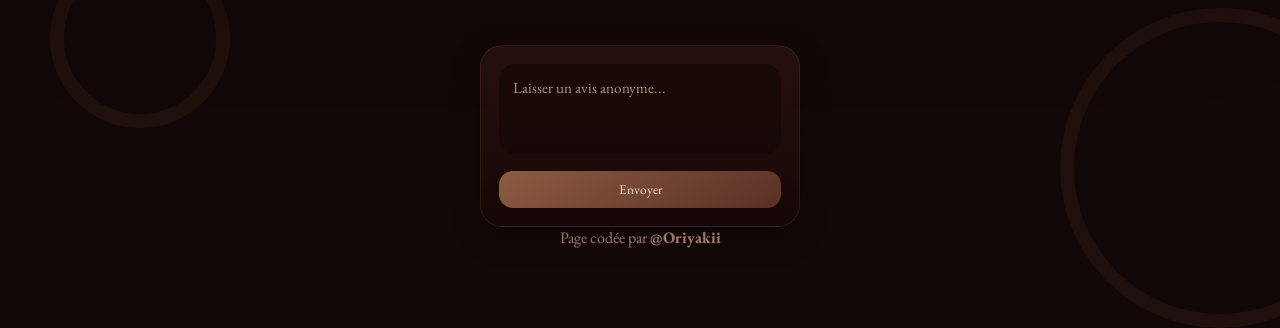
==== commit b10944bd: "Update index.html" ====
--- a/index.html
+++ b/index.html
@@ -28,7 +28,7 @@
 
 <header class="hero">
 
-    <img src="images/Yeux.png.gif" alt="Banner">
+    <img src="Yeux.png.gif" alt="Banner">
 
     <div class="hero-overlay"></div>
 
@@ -90,7 +90,7 @@
 
         <div class="portrait">
 
-            <img src="Images/Profil.png" alt="Petit Galopin">
+            <img src="Profil.png" alt="Petit Galopin">
 
             <div class="tape tape1"></div>
             <div class="tape tape2"></div>
@@ -288,7 +288,7 @@
 
         <div class="psycho-image">
 
-            <img src="Images/Automne.jpg" alt="Psychologie">
+            <img src="Automne.jpg" alt="Psychologie">
 
         </div>
 
@@ -412,7 +412,7 @@
 
             <div class="appearance-image">
 
-                <img src="Images/Reference.png" alt="Apparence de Petit Galopin">
+                <img src="Reference.png" alt="Apparence de Petit Galopin">
 
             </div>
 
@@ -522,7 +522,7 @@
 
         <div class="family-image">
 
-            <img src="Images/framboisier.png" alt="Étoile de Framboisier">
+            <img src="framboisier.png" alt="Étoile de Framboisier">
 
             <div class="art-credit">
     Dessin par @.Araxia
@@ -561,7 +561,7 @@
 
         <div class="family-image">
 
-            <img src="Images/Courlis.png" alt="Petit Courlis">
+            <img src="Courlis.png" alt="Petit Courlis">
 
         </div>
 
@@ -674,4 +674,4 @@
 </script>
 
 </body>
-</html>+</html>
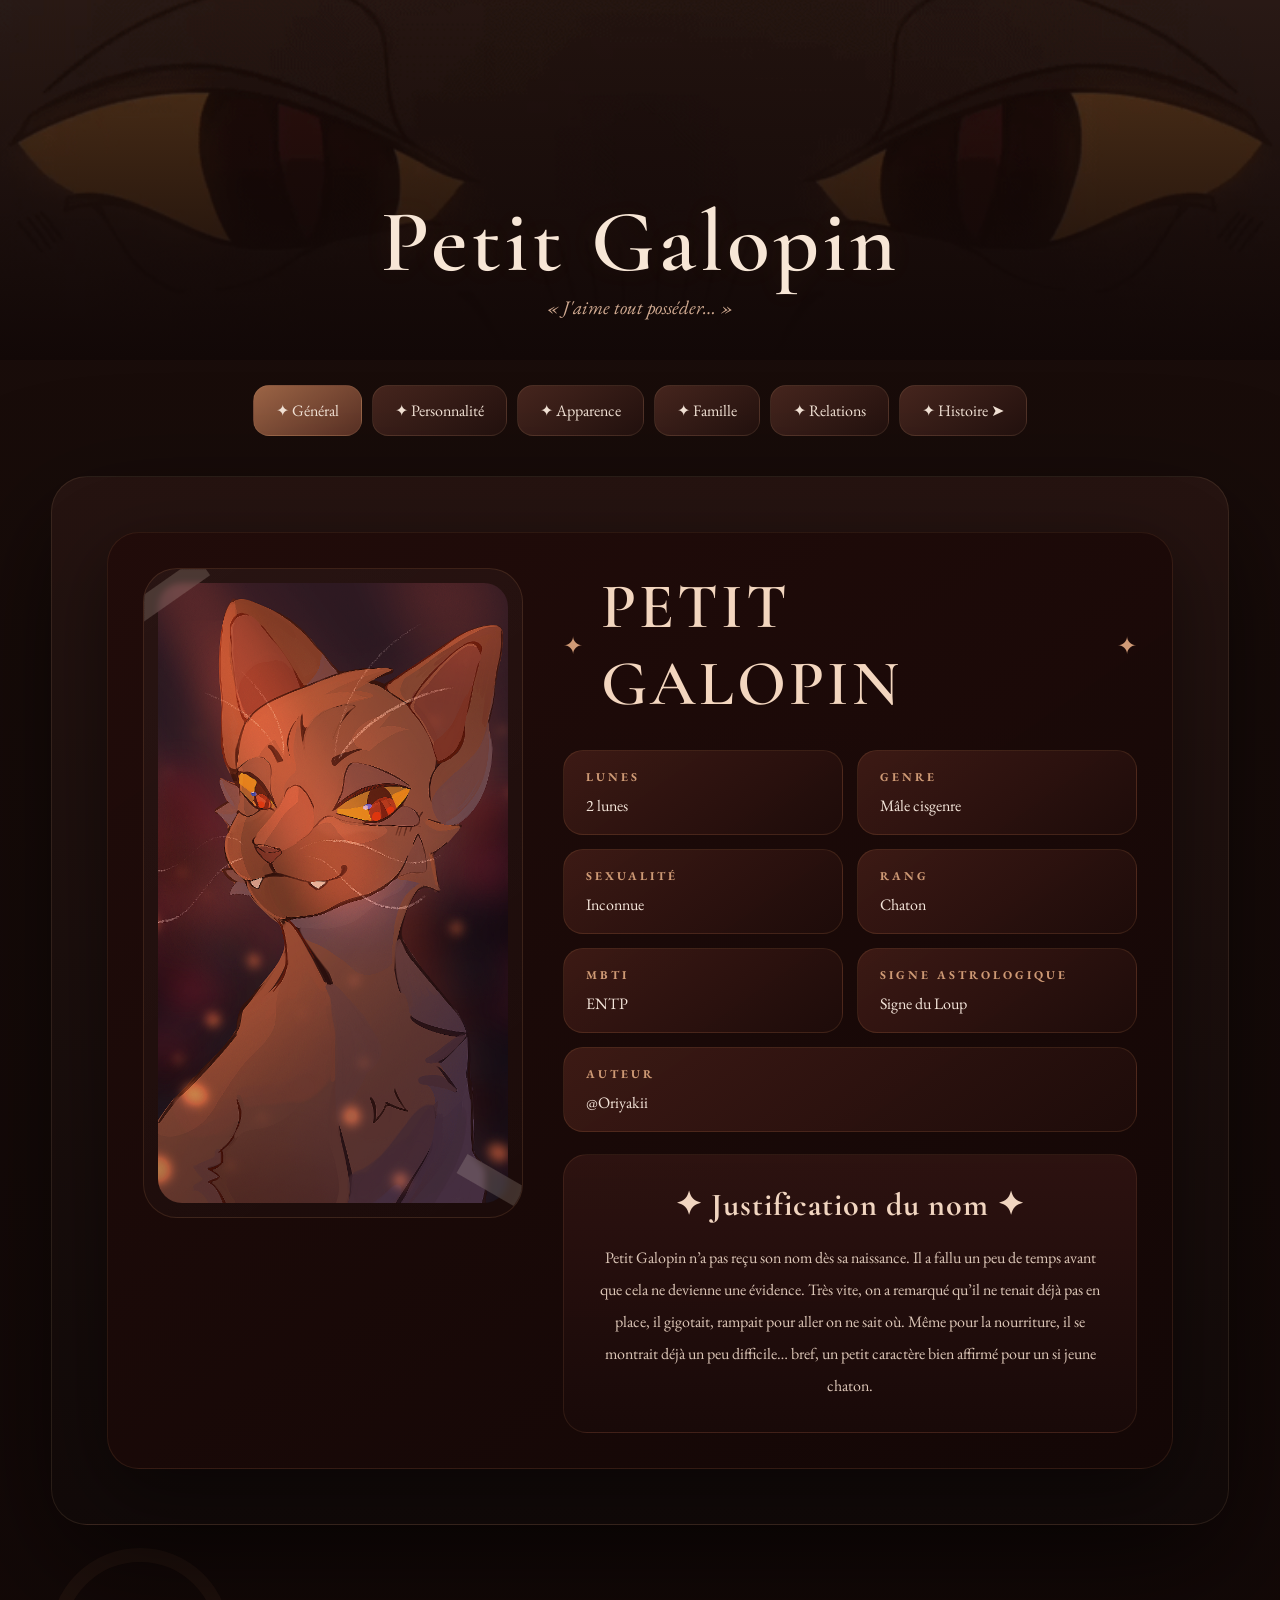
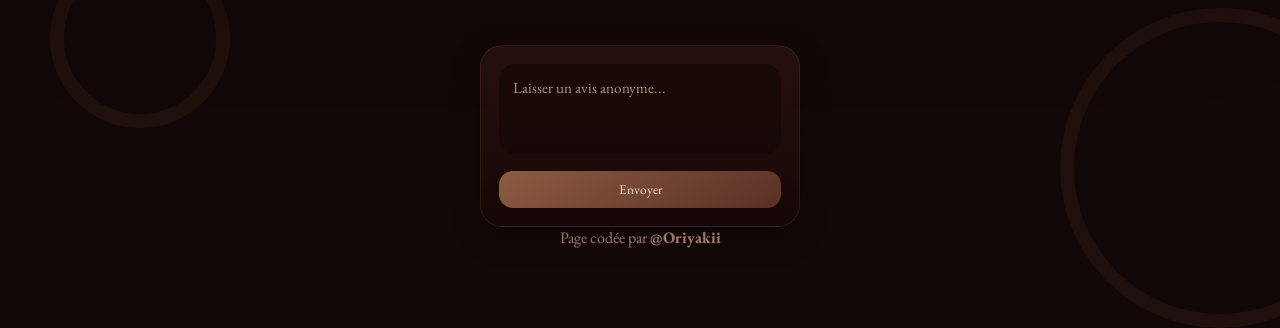
==== commit f374d960: "Update index.html" ====
--- a/index.html
+++ b/index.html
@@ -623,7 +623,7 @@
         <input
         type="hidden"
         name="access_key"
-        value="VOTRE_CLE">
+        value="3553cb64-2a0b-43c2-8f7c-6fc02e0bc8ec">
 
         <input
         type="hidden"
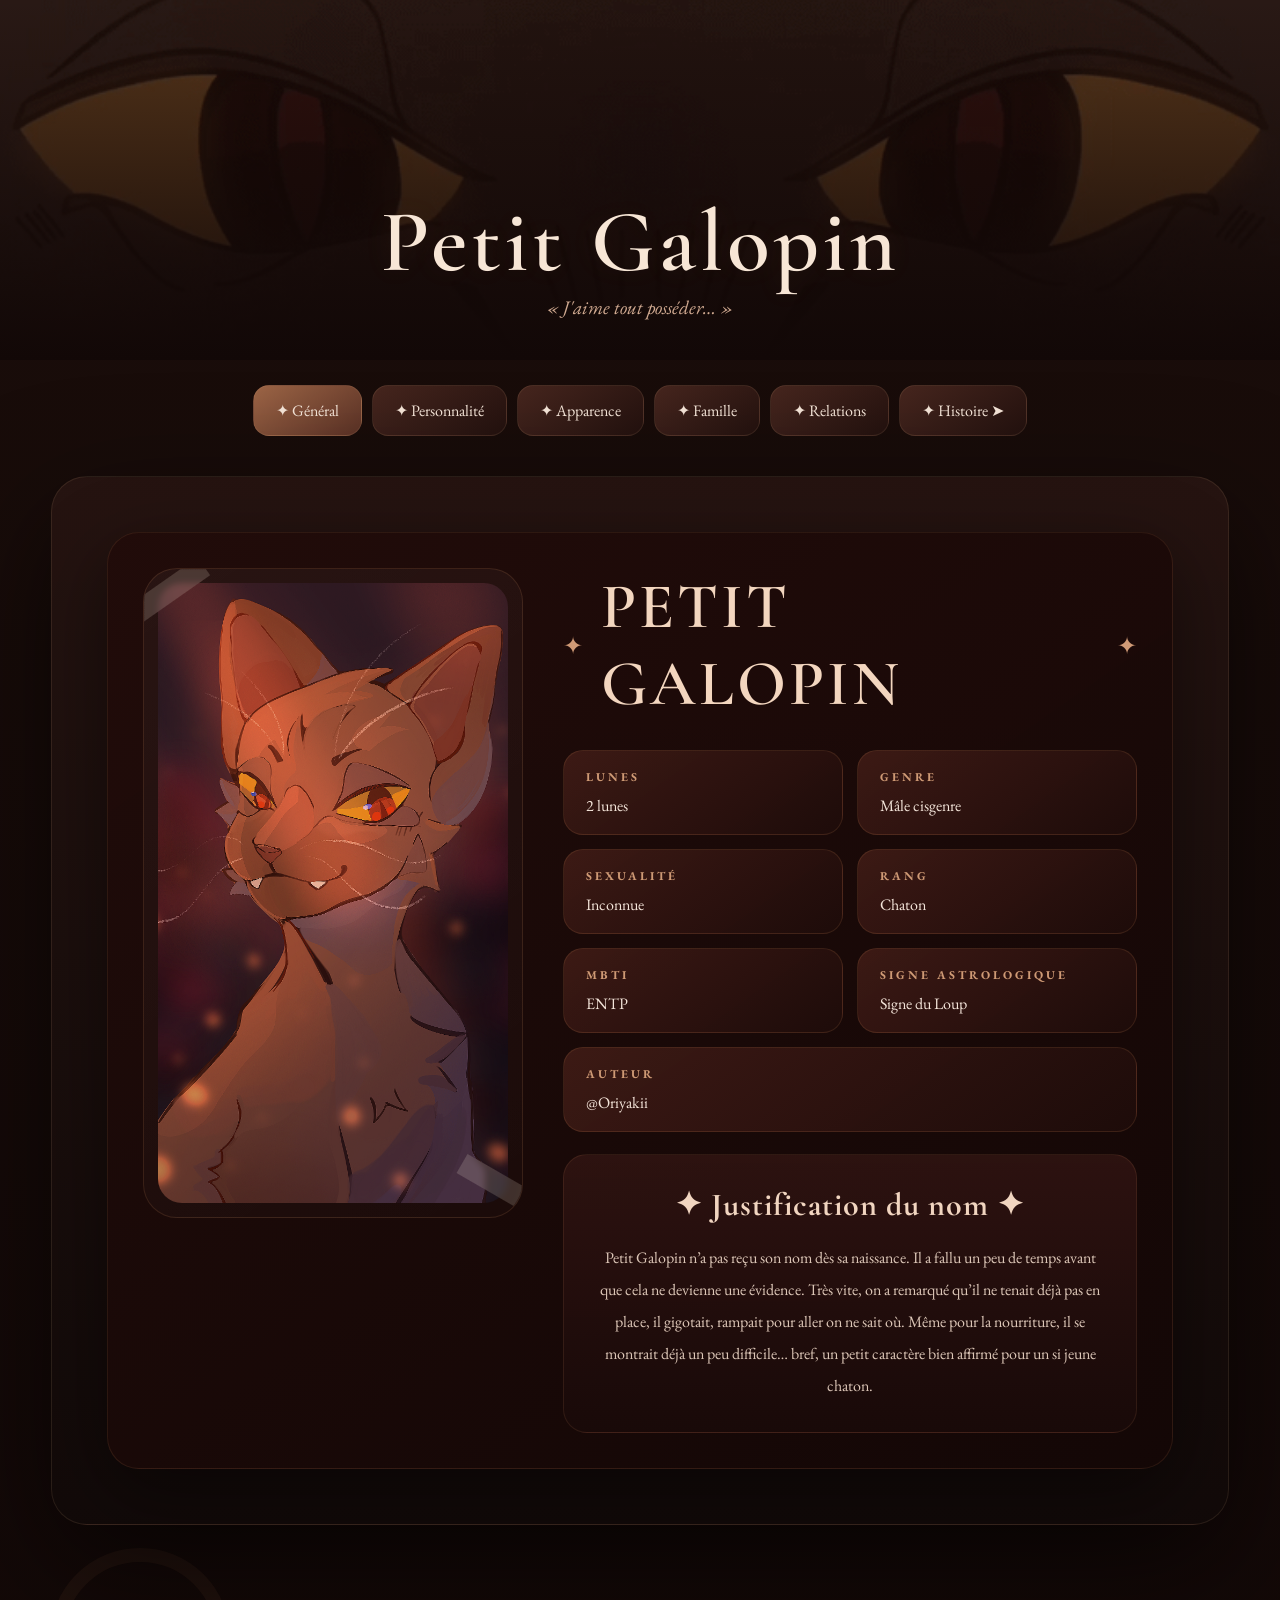
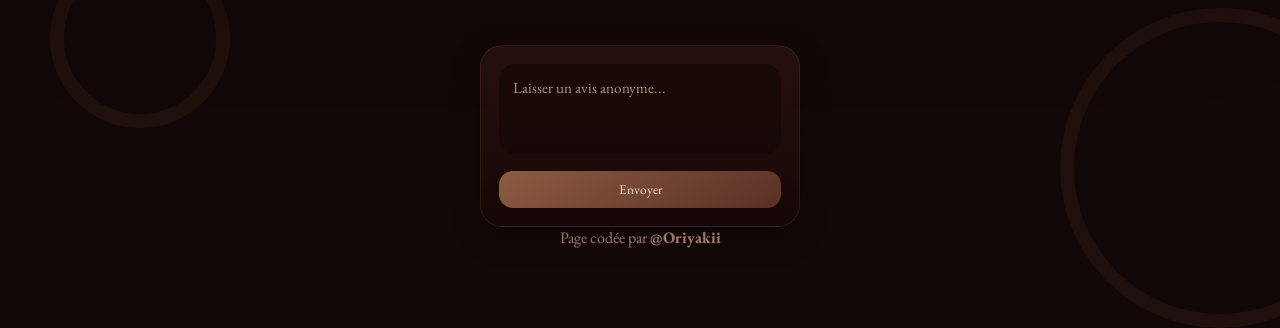
==== commit 99f1a119: "Update index.html" ====
--- a/index.html
+++ b/index.html
@@ -1,6 +1,7 @@
 <!DOCTYPE html>
 <html lang="fr">
 <head>
+<meta property="og:image" content="preview.png">
 <meta charset="UTF-8">
 <meta name="viewport" content="width=device-width, initial-scale=1.0">
 
